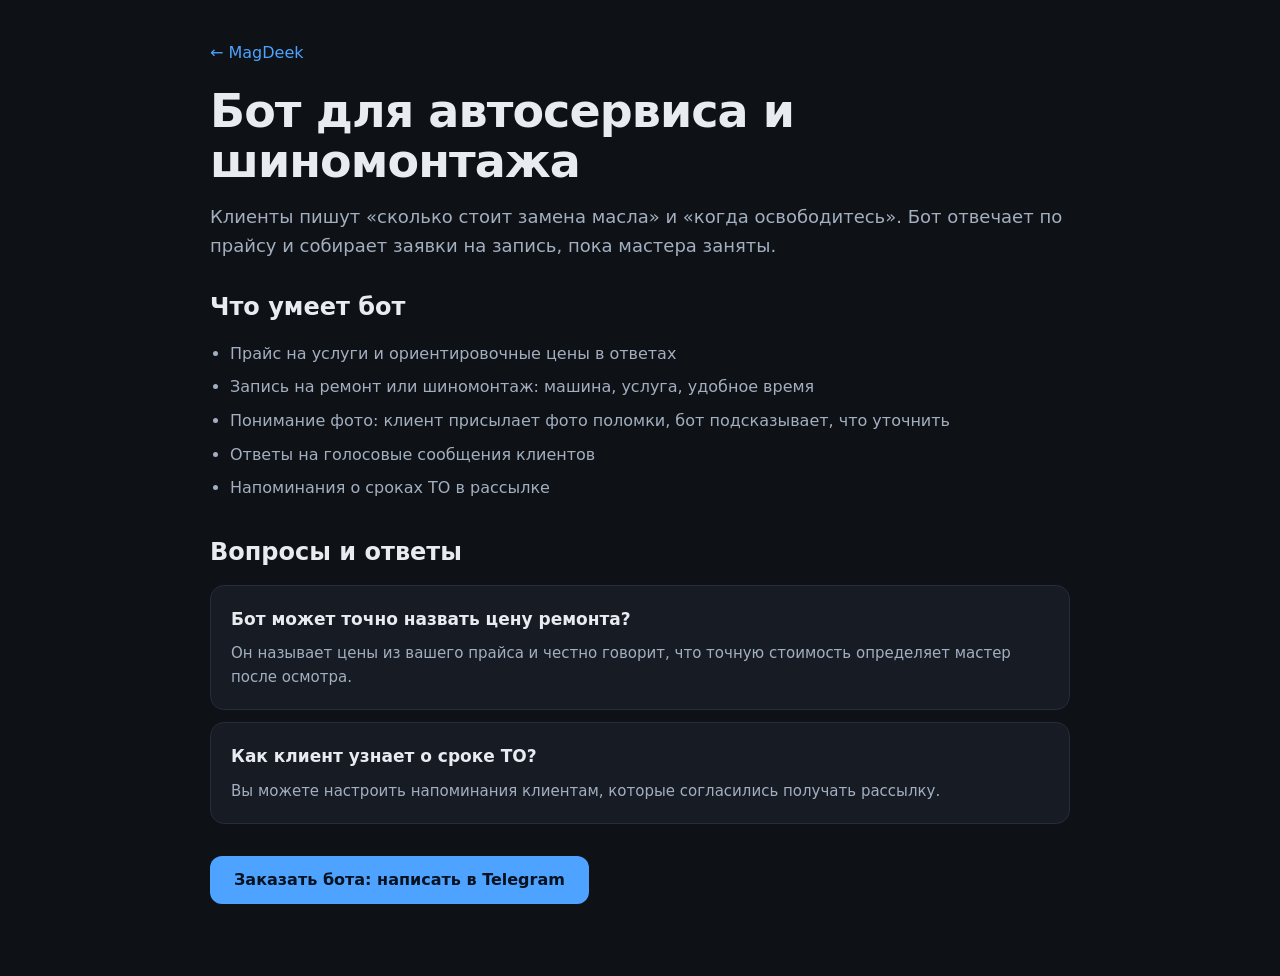
==== bot-dlya-avtoservisa.html @ 71a156da "Add files via upload" ====
<!doctype html>
<html lang="ru"><head><meta charset="utf-8"><meta name="viewport" content="width=device-width, initial-scale=1">
<title>Бот для автосервиса в Telegram — запись и цены | MagDeek</title>
<meta name="description" content="Бот для автосервиса и шиномонтажа в Telegram: цены на услуги, запись на ремонт, ответы клиентам 24/7. Заказать бота для СТО под ключ.">
<link rel="canonical" href="https://magusnnnn.github.io/magdeek/bot-dlya-avtoservisa.html">
<meta property="og:title" content="Бот для автосервиса в Telegram — запись и цены | MagDeek"><meta property="og:description" content="Бот для автосервиса и шиномонтажа в Telegram: цены на услуги, запись на ремонт, ответы клиентам 24/7. Заказать бота для СТО под ключ."><meta property="og:url" content="https://magusnnnn.github.io/magdeek/bot-dlya-avtoservisa.html">
<meta name="theme-color" content="#0E1116">
<style>body{margin:0;background:#0E1116;color:#E8ECF1;font-family:Inter,system-ui,-apple-system,'Segoe UI',Roboto,sans-serif;line-height:1.6}a{color:#4DA3FF;text-decoration:none}</style>
<script type="application/ld+json">{"@context": "https://schema.org", "@type": "FAQPage", "mainEntity": [{"@type": "Question", "name": "Бот может точно назвать цену ремонта?", "acceptedAnswer": {"@type": "Answer", "text": "Он называет цены из вашего прайса и честно говорит, что точную стоимость определяет мастер после осмотра."}}, {"@type": "Question", "name": "Как клиент узнает о сроке ТО?", "acceptedAnswer": {"@type": "Answer", "text": "Вы можете настроить напоминания клиентам, которые согласились получать рассылку."}}]}</script>
</head><body>
<main style="max-width:860px;margin:0 auto;padding:40px 24px 72px">
<p style="margin:0 0 20px"><a href="https://magusnnnn.github.io/magdeek/">← MagDeek</a></p>
<h1 style="font-size:clamp(30px,5vw,46px);line-height:1.1;letter-spacing:-0.02em;margin:0 0 16px">Бот для автосервиса и шиномонтажа</h1>
<p style="color:#A3AFBF;font-size:18px;margin:0 0 28px">Клиенты пишут «сколько стоит замена масла» и «когда освободитесь». Бот отвечает по прайсу и собирает заявки на запись, пока мастера заняты.</p>
<h2 style="font-size:24px;margin:0 0 14px">Что умеет бот</h2>
<ul style="padding-left:20px;color:#A3AFBF;font-size:16px;margin:0 0 32px"><li style="margin:0 0 8px">Прайс на услуги и ориентировочные цены в ответах</li><li style="margin:0 0 8px">Запись на ремонт или шиномонтаж: машина, услуга, удобное время</li><li style="margin:0 0 8px">Понимание фото: клиент присылает фото поломки, бот подсказывает, что уточнить</li><li style="margin:0 0 8px">Ответы на голосовые сообщения клиентов</li><li style="margin:0 0 8px">Напоминания о сроках ТО в рассылке</li></ul>
<h2 style="font-size:24px;margin:0 0 14px">Вопросы и ответы</h2>
<div style="background:#161B24;border:1px solid #252D3A;border-radius:14px;padding:20px;margin-bottom:12px"><h3 style="margin:0 0 8px;font-size:17px">Бот может точно назвать цену ремонта?</h3><p style="margin:0;color:#A3AFBF;font-size:15px;line-height:1.6">Он называет цены из вашего прайса и честно говорит, что точную стоимость определяет мастер после осмотра.</p></div><div style="background:#161B24;border:1px solid #252D3A;border-radius:14px;padding:20px;margin-bottom:12px"><h3 style="margin:0 0 8px;font-size:17px">Как клиент узнает о сроке ТО?</h3><p style="margin:0;color:#A3AFBF;font-size:15px;line-height:1.6">Вы можете настроить напоминания клиентам, которые согласились получать рассылку.</p></div>
<p style="margin:32px 0 0"><a href="https://t.me/torfinos" style="display:inline-flex;align-items:center;min-height:48px;padding:0 24px;border-radius:12px;background:#4DA3FF;color:#06121F;font-weight:700">Заказать бота: написать в Telegram</a></p>
</main></body></html>
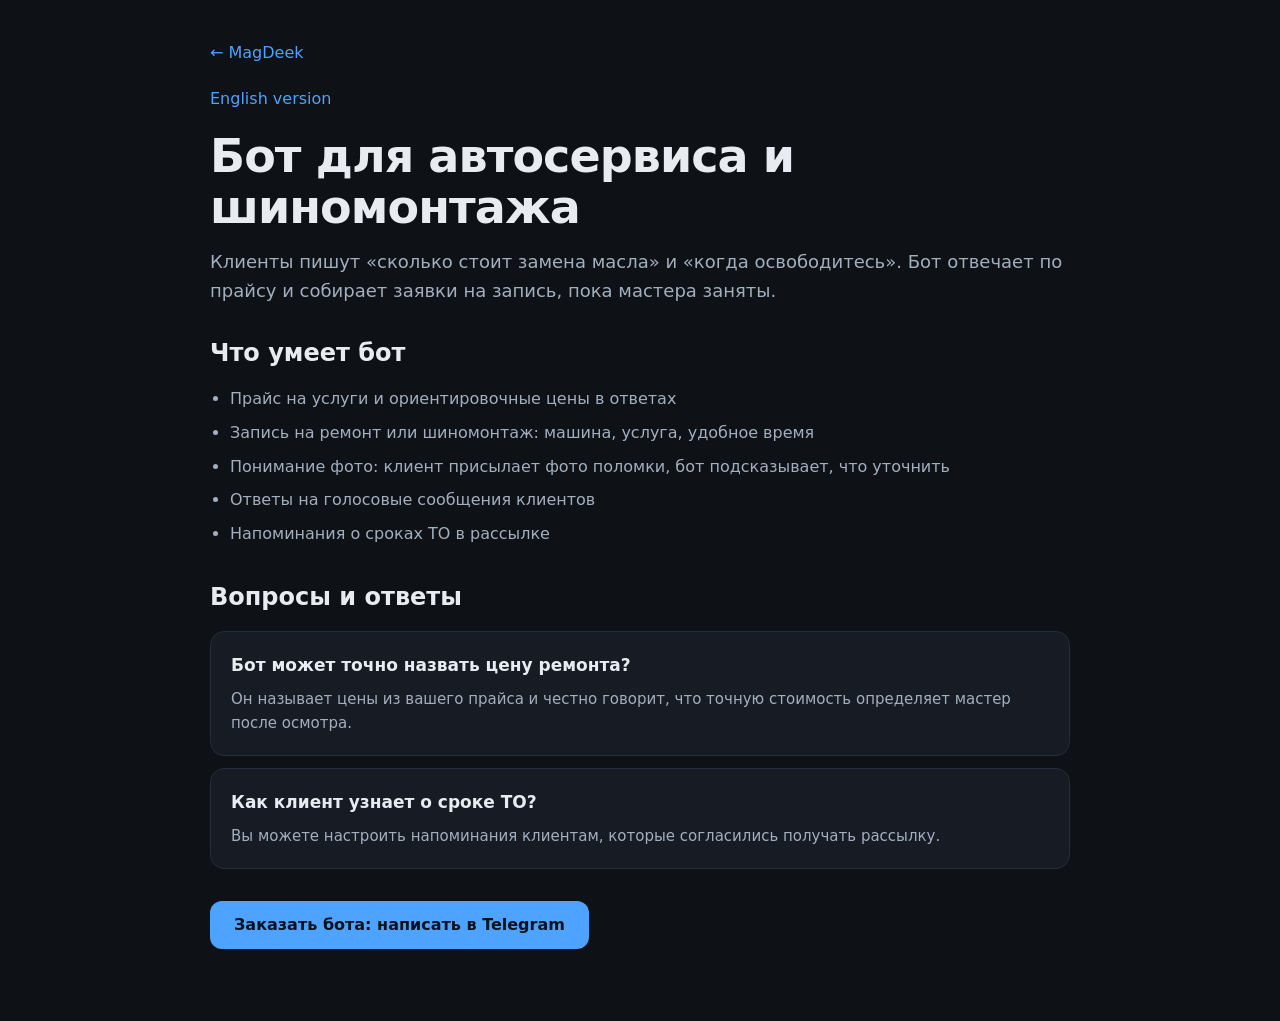
==== commit 33ec313b: "Add files via upload" ====
--- a/bot-dlya-avtoservisa.html
+++ b/bot-dlya-avtoservisa.html
@@ -7,9 +7,10 @@
 <meta name="theme-color" content="#0E1116">
 <style>body{margin:0;background:#0E1116;color:#E8ECF1;font-family:Inter,system-ui,-apple-system,'Segoe UI',Roboto,sans-serif;line-height:1.6}a{color:#4DA3FF;text-decoration:none}</style>
 <script type="application/ld+json">{"@context": "https://schema.org", "@type": "FAQPage", "mainEntity": [{"@type": "Question", "name": "Бот может точно назвать цену ремонта?", "acceptedAnswer": {"@type": "Answer", "text": "Он называет цены из вашего прайса и честно говорит, что точную стоимость определяет мастер после осмотра."}}, {"@type": "Question", "name": "Как клиент узнает о сроке ТО?", "acceptedAnswer": {"@type": "Answer", "text": "Вы можете настроить напоминания клиентам, которые согласились получать рассылку."}}]}</script>
+<meta property="og:site_name" content="MagDeek">
 </head><body>
 <main style="max-width:860px;margin:0 auto;padding:40px 24px 72px">
-<p style="margin:0 0 20px"><a href="https://magusnnnn.github.io/magdeek/">← MagDeek</a></p>
+<p style="margin:0 0 20px"><a href="https://magusnnnn.github.io/magdeek/">← MagDeek</a></p><p style="margin:0 0 20px"><a href="bot-for-car-service.html" style="color:#4DA3FF">English version</a></p>
 <h1 style="font-size:clamp(30px,5vw,46px);line-height:1.1;letter-spacing:-0.02em;margin:0 0 16px">Бот для автосервиса и шиномонтажа</h1>
 <p style="color:#A3AFBF;font-size:18px;margin:0 0 28px">Клиенты пишут «сколько стоит замена масла» и «когда освободитесь». Бот отвечает по прайсу и собирает заявки на запись, пока мастера заняты.</p>
 <h2 style="font-size:24px;margin:0 0 14px">Что умеет бот</h2>
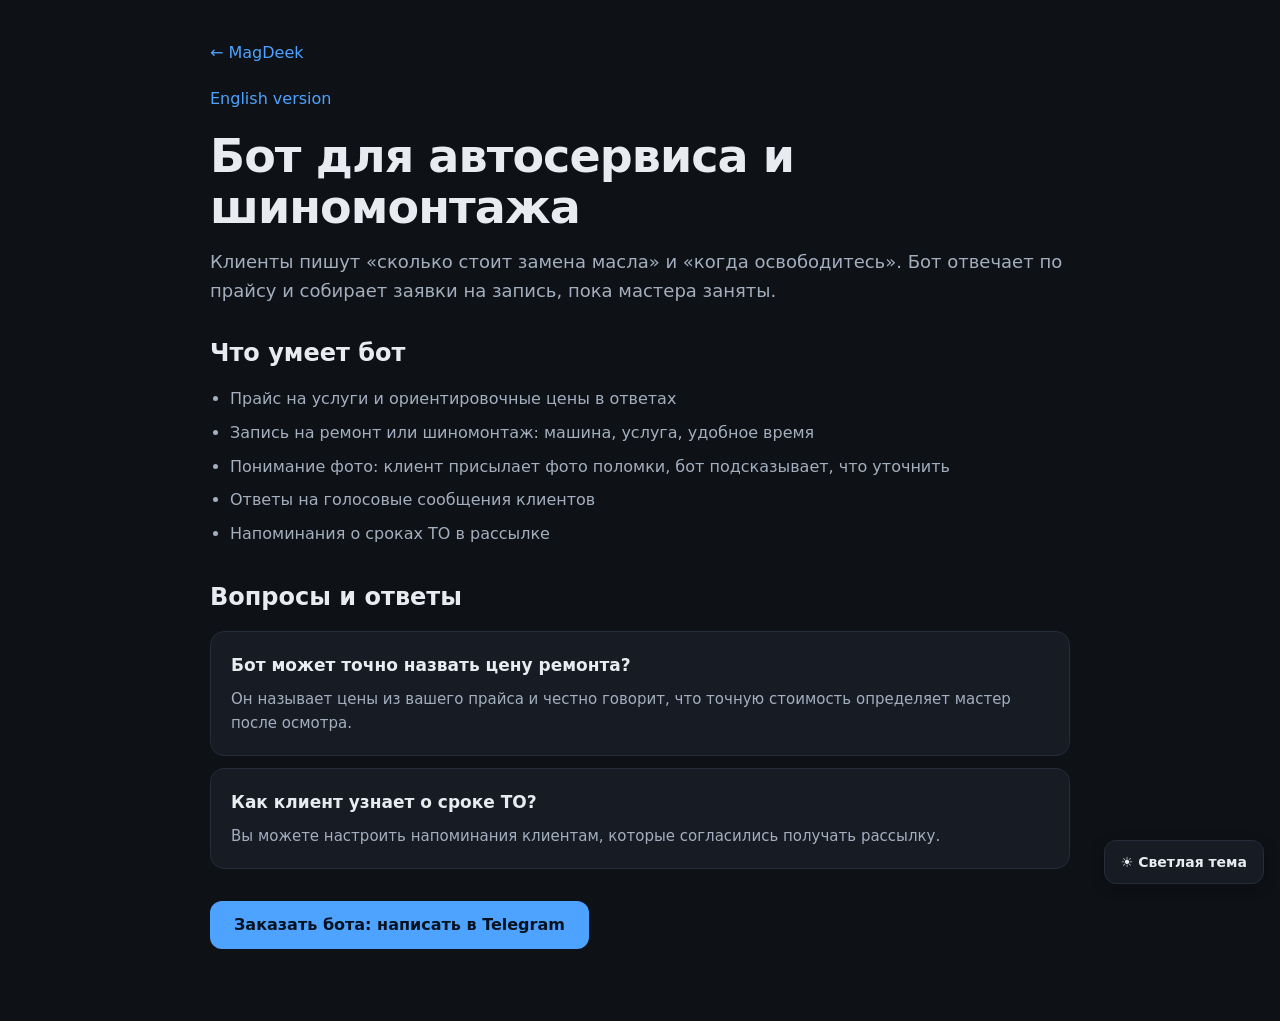
==== commit 43dae546: "Add files via upload" ====
--- a/bot-dlya-avtoservisa.html
+++ b/bot-dlya-avtoservisa.html
@@ -8,6 +8,8 @@
 <style>body{margin:0;background:#0E1116;color:#E8ECF1;font-family:Inter,system-ui,-apple-system,'Segoe UI',Roboto,sans-serif;line-height:1.6}a{color:#4DA3FF;text-decoration:none}</style>
 <script type="application/ld+json">{"@context": "https://schema.org", "@type": "FAQPage", "mainEntity": [{"@type": "Question", "name": "Бот может точно назвать цену ремонта?", "acceptedAnswer": {"@type": "Answer", "text": "Он называет цены из вашего прайса и честно говорит, что точную стоимость определяет мастер после осмотра."}}, {"@type": "Question", "name": "Как клиент узнает о сроке ТО?", "acceptedAnswer": {"@type": "Answer", "text": "Вы можете настроить напоминания клиентам, которые согласились получать рассылку."}}]}</script>
 <meta property="og:site_name" content="MagDeek">
+<link rel="stylesheet" href="theme.css">
+<script src="theme.js" defer></script>
 </head><body>
 <main style="max-width:860px;margin:0 auto;padding:40px 24px 72px">
 <p style="margin:0 0 20px"><a href="https://magusnnnn.github.io/magdeek/">← MagDeek</a></p><p style="margin:0 0 20px"><a href="bot-for-car-service.html" style="color:#4DA3FF">English version</a></p>
--- a/theme.css
+++ b/theme.css
@@ -0,0 +1,11 @@
+/* Светлая тема MagDeek. Тёмная остаётся по умолчанию. */
+html[data-theme="light"] body{background:#F5F7FA!important;color:#111827!important}
+html[data-theme="light"] [style*="#0E1116"]{background:#F5F7FA!important}
+html[data-theme="light"] [style*="#161B24"]{background:#FFFFFF!important;border-color:#D8DEE8!important}
+html[data-theme="light"] [style*="#252D3A"]{border-color:#D8DEE8!important}
+html[data-theme="light"] [style*="#E8ECF1"]{color:#111827!important}
+html[data-theme="light"] [style*="#A3AFBF"]{color:#4B5563!important}
+html[data-theme="light"] a[style*="color:#4DA3FF"],html[data-theme="light"] a{color:#1D6FD1}
+html[data-theme="light"] h1,html[data-theme="light"] h2,html[data-theme="light"] h3{color:#111827}
+#md-theme-btn{position:fixed;right:16px;bottom:16px;z-index:9999;min-height:44px;padding:0 16px;border-radius:12px;border:1px solid #252D3A;background:#161B24;color:#E8ECF1;font:600 14px Inter,system-ui,sans-serif;cursor:pointer;box-shadow:0 4px 14px rgba(0,0,0,.25)}
+html[data-theme="light"] #md-theme-btn{background:#FFFFFF;color:#111827;border-color:#D8DEE8}
